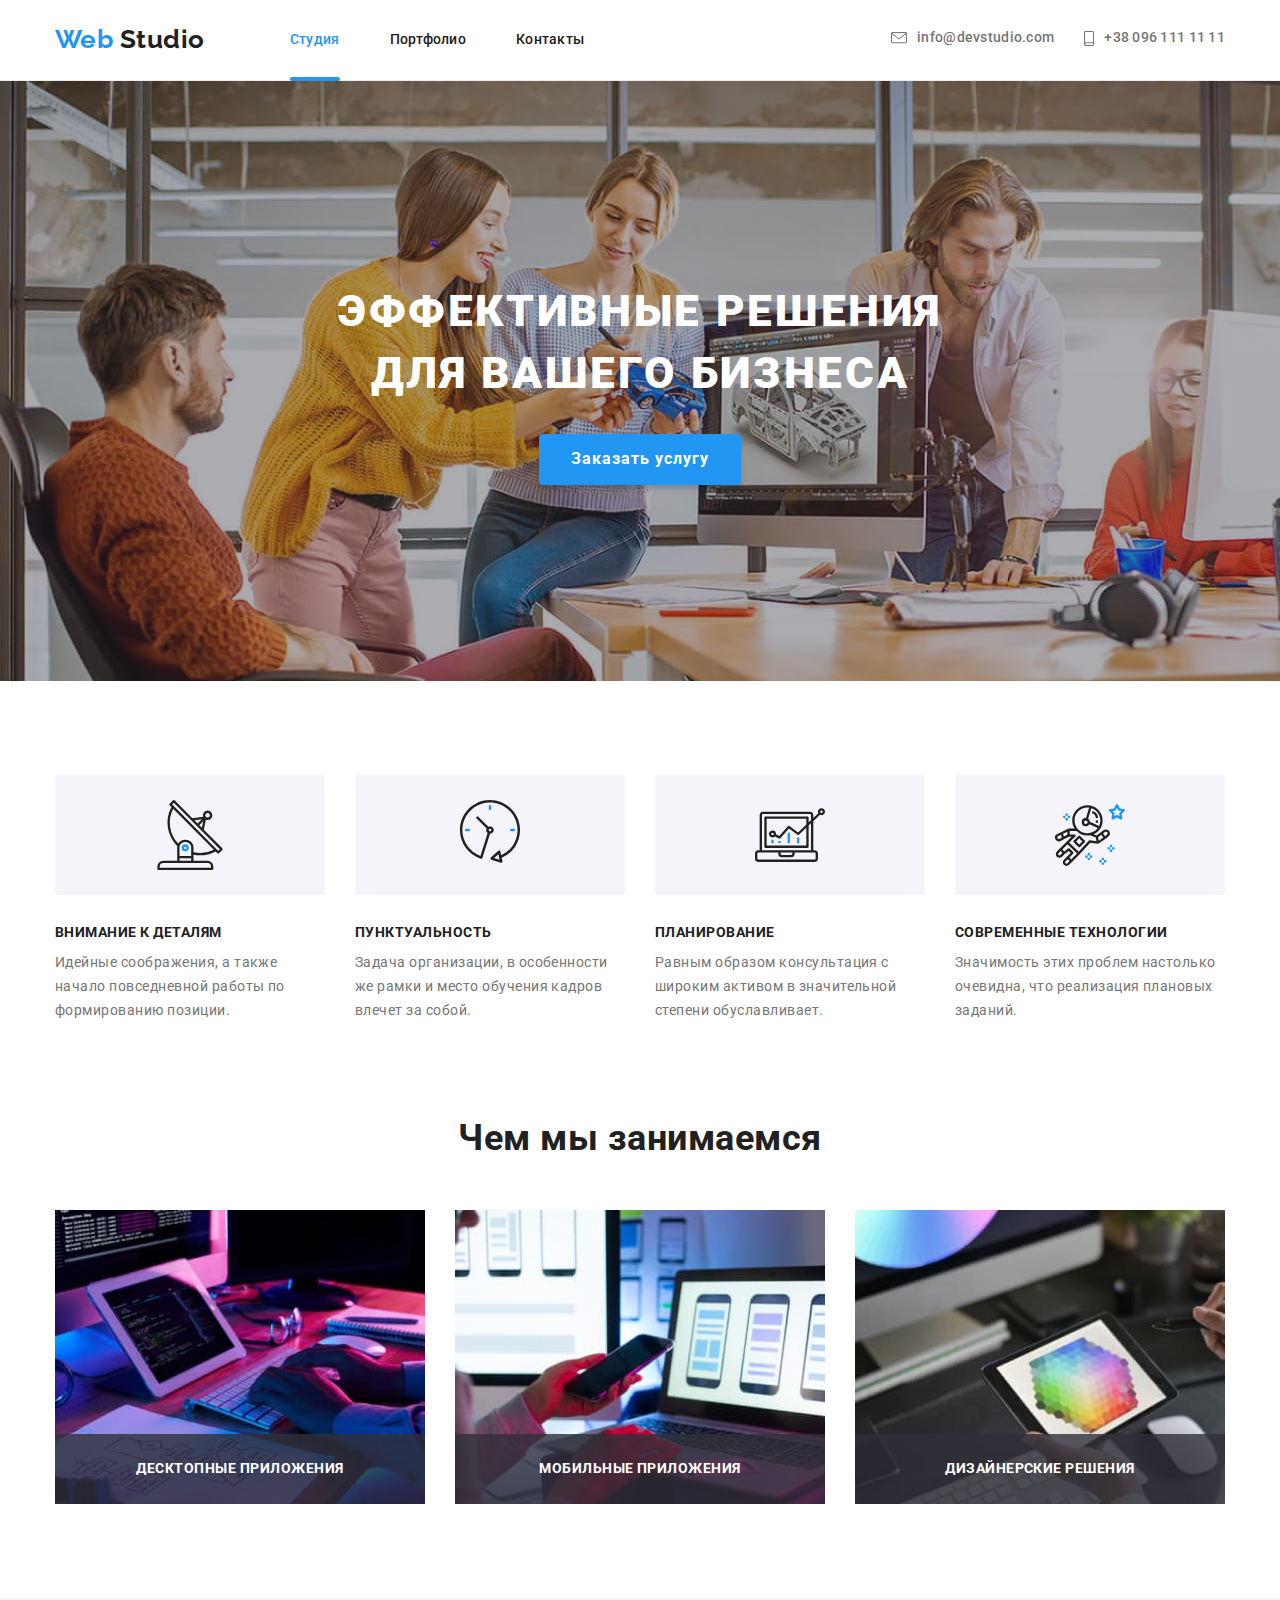
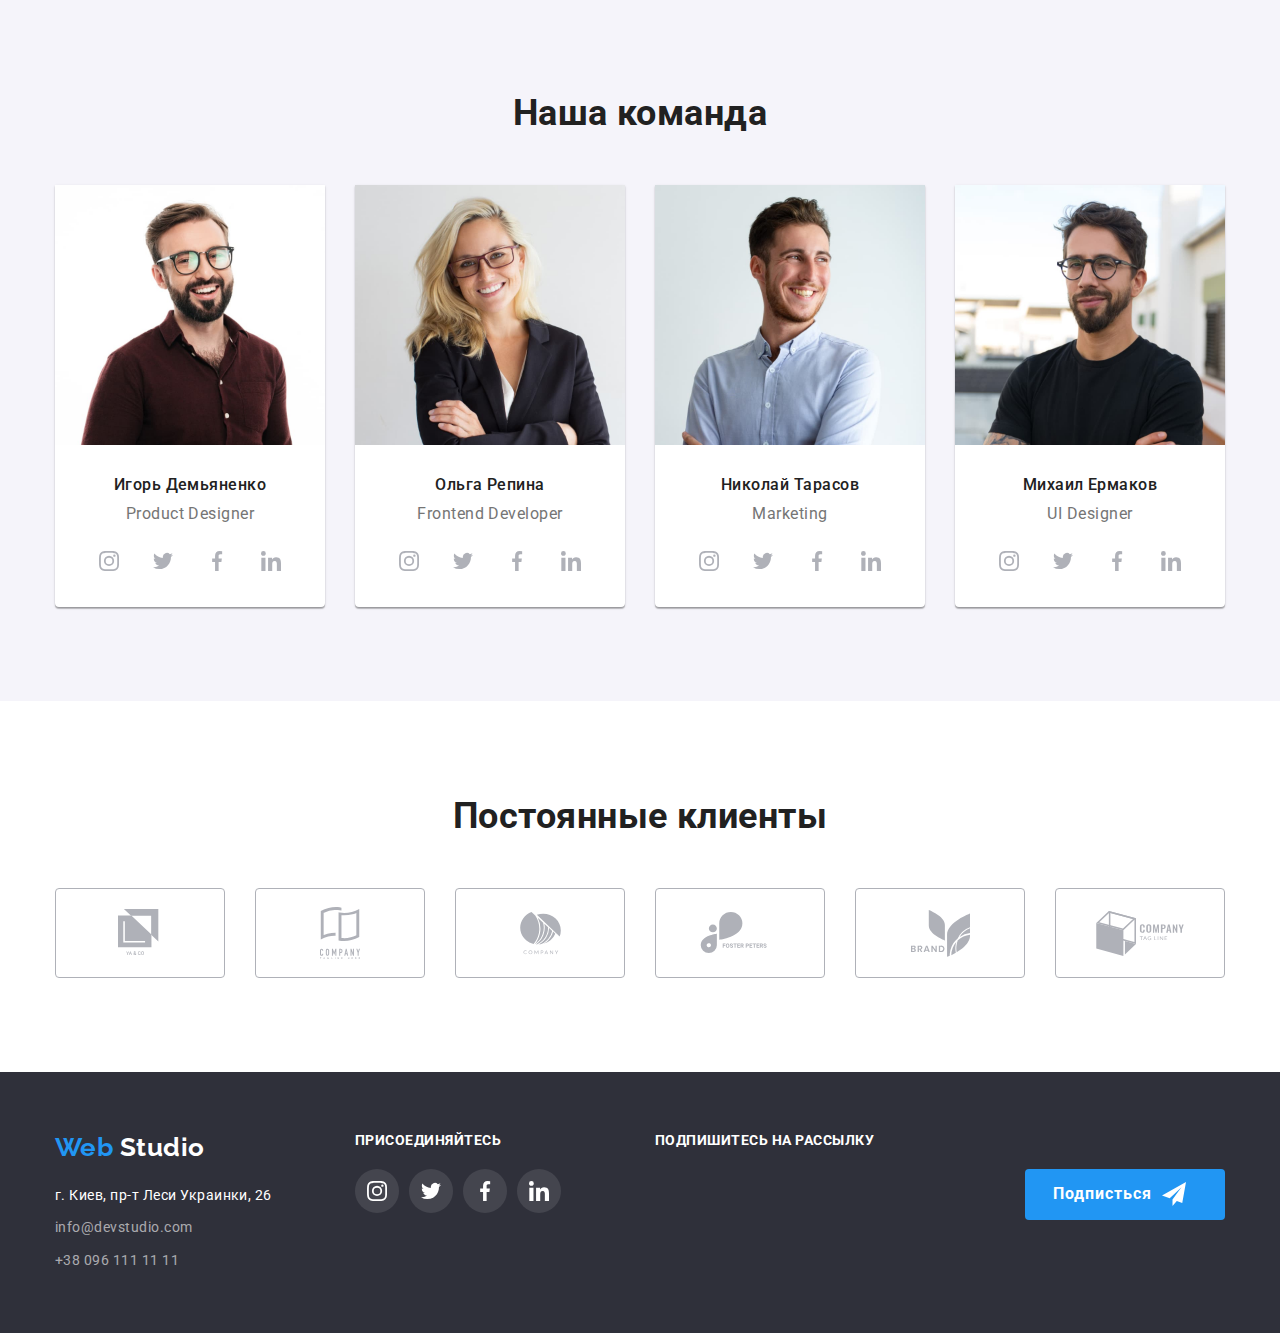
==== index.html @ d752f26d "cloning files from hw 05" ====
<!DOCTYPE html>
<html lang="ru">
  <head>
    <meta charset="UTF-8" />
    <meta name="viewport" content="width=device-width, initial-scale=1.0" />
    <title>Document</title>
    <link
      href="https://fonts.googleapis.com/css2?family=Raleway:wght@700&family=Roboto:wght@400;500;700;900&display=swap"
      rel="stylesheet"
    />
    <link
      rel="stylesheet"
      href="https://cdnjs.cloudflare.com/ajax/libs/modern-normalize/0.7.0/modern-normalize.min.css"
    />
    <link rel="stylesheet" href="./css/styles.css" />
  </head>
  <body class="page">
    <!--Шапка сайт-->
    <header class="header">
      <div class="container">
        <div class="flex-container">
          <nav class="flexbox-nav">
            <a href="./index.html" class="logo head">
              <span class="logo-blue">Web</span>
              <span class="logo-black">Studio</span>
            </a>
            <ul class="site-nav list">
              <li class="item">
                <a href="" class="link current">Студия</a>
              </li>
              <li class="item">
                <a href="./portfolio.html" class="link">Портфолио</a>
              </li>
              <li class="item">
                <a href="" class="link">Контакты</a>
              </li>
            </ul>
          </nav>
          <ul class="contact-nav list">
            <li class="item img-envelope">
              <a href="mailto:info@devstudio.com" class="link envelope">
                <svg class="icon-envelope" width="16" height="12">
                  <use xlink:href="./img-main/sprite.svg#envelope"></use>
                </svg>
                info@devstudio.com</a
              >
            </li>
            <li class="item img-phone">
              <a href="tel:+380961111111" class="link phone">
                <svg class="icon-phone" width="10" height="15">
                  <use xlink:href="./img-main/sprite.svg#smartphone"></use>
                </svg>
                +38 096 111 11 11</a
              >
            </li>
          </ul>
        </div>
      </div>
    </header>
    <main>
      <!--Герой-->
      <section class="hero">
        <div>
          <h1 class="hero-title">
            Эффективные решения <br />
            для вашего бизнеса
          </h1>
          <button class="button" data-modal-open>
            Заказать услугу
          </button>
          <!-- <a href="" ></a> -->
        </div>
      </section>
      <!--Наши фишки-->
      <section class="section fishki">
        <div class="container">
          <h2 class="section-title visually-hidden">Наши фишки</h2>
          <ul class="list-benefits list">
            <li class="item fishki">
              <div class="item-container">
                <svg class="item-icon">
                  <use xlink:href="./img-main/sprite.svg#antenna"></use>
                </svg>
              </div>

              <h3 class="benefits-title">Внимание к деталям</h3>
              <p class="benefits-text">
                Идейные соображения, а также начало повседневной работы по
                формированию позиции.
              </p>
            </li>
            <li class="item fishki">
              <div class="item-container">
                <svg class="item-icon">
                  <use xlink:href="./img-main/sprite.svg#clock"></use>
                </svg>
              </div>
              <h3 class="benefits-title">Пунктуальность</h3>
              <p class="benefits-text">
                Задача организации, в особенности же рамки и место обучения
                кадров влечет за собой.
              </p>
            </li>
            <li class="item fishki">
              <div class="item-container">
                <svg class="item-icon">
                  <use xlink:href="./img-main/sprite.svg#diagram"></use>
                </svg>
              </div>
              <h3 class="benefits-title">Планирование</h3>
              <p class="benefits-text">
                Равным образом консультация с широким активом в значительной
                степени обуславливает.
              </p>
            </li>
            <li class="item fishki">
              <div class="item-container">
                <svg class="item-icon">
                  <use xlink:href="./img-main/sprite.svg#astronaut"></use>
                </svg>
              </div>
              <h3 class="benefits-title">Современные технологии</h3>
              <p class="benefits-text">
                Значимость этих проблем настолько очевидна, что реализация
                плановых заданий.
              </p>
            </li>
          </ul>
        </div>
      </section>
      <!--Чем мы занимаемся-->
      <section class="section">
        <div class="container">
          <h2 class="section-title">Чем мы занимаемся</h2>
          <ul class="job-title list flex">
            <li class="job-item flex">
              <div class="container-position">
                <a href="">
                  <img src="./img-main/loptop.jpg" alt="компьтер" width="370" />
                </a>
                <div class="job-item-title">
                  <h3>Десктопные приложения</h3>
                </div>
              </div>
            </li>
            <li class="job-item flex">
              <div class="container-position">
                <a href="">
                  <img
                    src="./img-main/mobile.jpg"
                    alt="мобильный"
                    width="370"
                  />
                </a>
                <div class="job-item-title">
                  <h3>Мобильные приложения</h3>
                </div>
              </div>
            </li>
            <li class="job-item flex">
              <div class="container-position">
                <a href="">
                  <img src="./img-main/tablet.jpg" alt="монитор" width="370" />
                </a>
                <div class="job-item-title">
                  <h3>Дизайнерские решения</h3>
                </div>
              </div>
            </li>
          </ul>
        </div>
      </section>
      <!--Наша команда-->
      <section class="section bg">
        <div class="container">
          <h2 class="section-title">Наша команда</h2>
          <ul class="our-team list flex">
            <li class="item flex team">
              <img src="./img-main/Igor.jpg" alt="Igor" width="270" />
              <div class="team-container">
                <h3>Игорь Демьяненко</h3>
                <p lang="eu" class="team-text">Product Designer</p>
                <ul class="social list team">
                  <li class="social-item">
                    <a href="" aria-label="Instagram" class="social-link-team">
                      <svg class="team-item-icon">
                        <use xlink:href="./img-main/sprite.svg#instagram"></use>
                      </svg>
                    </a>
                  </li>
                  <li class="social-item">
                    <a href="" aria-label="Twitter" class="social-link-team">
                      <svg class="team-item-icon">
                        <use xlink:href="./img-main/sprite.svg#twitter"></use>
                      </svg>
                    </a>
                  </li>
                  <li class="social-item">
                    <a href="" aria-label="Facebook" class="social-link-team">
                      <svg class="team-item-icon">
                        <use xlink:href="./img-main/sprite.svg#facebook"></use>
                      </svg>
                    </a>
                  </li>
                  <li class="social-item">
                    <a href="" aria-label="Linkedin" class="social-link-team">
                      <svg class="team-item-icon">
                        <use xlink:href="./img-main/sprite.svg#linkedin"></use>
                      </svg>
                    </a>
                  </li>
                </ul>
              </div>
            </li>

            <li class="item flex team">
              <img src="./img-main/Olga.jpg" alt="olga width="270" />
              <div class="team-container">
                <h3>Ольга Репина</h3>
                <p lang="eu" class="team-text">Frontend Developer</p>
                <ul class="social list team">
                  <li class="social-item">
                    <a href="" aria-label="Instagram" class="social-link-team">
                      <svg class="team-item-icon">
                        <use xlink:href="./img-main/sprite.svg#instagram"></use>
                      </svg>
                    </a>
                  </li>
                  <li class="social-item">
                    <a href="" aria-label="Twitter" class="social-link-team">
                      <svg class="team-item-icon">
                        <use xlink:href="./img-main/sprite.svg#twitter"></use>
                      </svg>
                    </a>
                  </li>
                  <li class="social-item">
                    <a href="" aria-label="Facebook" class="social-link-team">
                      <svg class="team-item-icon">
                        <use xlink:href="./img-main/sprite.svg#facebook"></use>
                      </svg>
                    </a>
                  </li>
                  <li class="social-item">
                    <a href="" aria-label="Linkedin" class="social-link-team">
                      <svg class="team-item-icon">
                        <use xlink:href="./img-main/sprite.svg#linkedin"></use>
                      </svg>
                    </a>
                  </li>
                </ul>
              </div>
            </li>
            <li class="item flex team">
              <img src="./img-main/Nikolya.jpg" alt="фото" width="270" />
              <div class="team-container">
                <h3>Николай Тарасов</h3>
                <p lang="eu" class="team-text">Marketing</p>
                <ul class="social list team">
                  <li class="social-item">
                    <a href="" aria-label="Instagram" class="social-link-team">
                      <svg class="team-item-icon">
                        <use xlink:href="./img-main/sprite.svg#instagram"></use>
                      </svg>
                    </a>
                  </li>
                  <li class="social-item">
                    <a href="" aria-label="Twitter" class="social-link-team">
                      <svg class="team-item-icon">
                        <use xlink:href="./img-main/sprite.svg#twitter"></use>
                      </svg>
                    </a>
                  </li>
                  <li class="social-item">
                    <a href="" aria-label="Facebook" class="social-link-team">
                      <svg class="team-item-icon">
                        <use xlink:href="./img-main/sprite.svg#facebook"></use>
                      </svg>
                    </a>
                  </li>
                  <li class="social-item">
                    <a href="" aria-label="Linkedin" class="social-link-team">
                      <svg class="team-item-icon">
                        <use xlink:href="./img-main/sprite.svg#linkedin"></use>
                      </svg>
                    </a>
                  </li>
                </ul>
              </div>
            </li>
            <li class="item flex team">
              <img src="./img-main/Mike.jpg" alt="фото" width="270" />
              <div class="team-container">
                <h3>Михаил Ермаков</h3>
                <p lang="eu" class="team-text">UI Designer</p>
                <ul class="social list team">
                  <li class="social-item">
                    <a href="" aria-label="Instagram" class="social-link-team">
                      <svg class="team-item-icon">
                        <use xlink:href="./img-main/sprite.svg#instagram"></use>
                      </svg>
                    </a>
                  </li>
                  <li class="social-item">
                    <a href="" aria-label="Twitter" class="social-link-team">
                      <svg class="team-item-icon">
                        <use xlink:href="./img-main/sprite.svg#twitter"></use>
                      </svg>
                    </a>
                  </li>
                  <li class="social-item">
                    <a href="" aria-label="Facebook" class="social-link-team">
                      <svg class="team-item-icon">
                        <use xlink:href="./img-main/sprite.svg#facebook"></use>
                      </svg>
                    </a>
                  </li>
                  <li class="social-item">
                    <a href="" aria-label="Linkedin" class="social-link-team">
                      <svg class="team-item-icon">
                        <use xlink:href="./img-main/sprite.svg#linkedin"></use>
                      </svg>
                    </a>
                  </li>
                </ul>
              </div>
            </li>
          </ul>
        </div>
      </section>
      <!--Постоянные клиенты-->
      <section class="section">
        <div class="container">
          <h2 class="section-title">Постоянные клиенты</h2>
          <ul class="clients list flexbox">
            <li class="clients-item">
              <a href="" class="clients-link">
                <svg class="clients-icon" width="44.27" height="49.23">
                  <use xlink:href="./img-main/sprite.svg#logo1"></use>
                </svg>
              </a>
            </li>
            <li class="clients-item">
              <a href="" class="clients-link">
                <svg class="clients-icon" width="40" height="52">
                  <use xlink:href="./img-main/sprite.svg#logo2"></use>
                </svg>
              </a>
            </li>
            <li class="clients-item">
              <a href="" class="clients-link">
                <svg class="clients-icon" width="41" height="42.6">
                  <use xlink:href="./img-main/sprite.svg#logo3"></use>
                </svg>
              </a>
            </li>
            <li class="clients-item">
              <a href="" class="clients-link">
                <svg class="clients-icon" width="79.66" height="42.02">
                  <use xlink:href="./img-main/sprite.svg#logo4"></use>
                </svg>
              </a>
            </li>
            <li class="clients-item">
              <a href="" class="clients-link">
                <svg class="clients-icon" width="59" height="47">
                  <use xlink:href="./img-main/sprite.svg#logo5"></use>
                </svg>
              </a>
            </li>
            <li class="clients-item">
              <a href="" class="clients-link">
                <svg class="clients-icon" width="88.48" height="45.44">
                  <use xlink:href="./img-main/sprite.svg#logo6"></use>
                </svg>
              </a>
            </li>
          </ul>
        </div>
      </section>
    </main>
    <!--Футер-->
    <footer class="foot-style">
      <div class="container footer-flex">
        <div class="adress foot-item">
          <a href="./index.html" class="logo footer">
            <span class="logo-blue">Web</span>
            <span class="logo-white">Studio</span>
          </a>
          <address>
            <ul class="list contacts">
              <li class="adr">г. Киев, пр-т Леси Украинки, 26</li>
              <li>
                <a href="mailto:info@devstudio.com" class="link"
                  >info@devstudio.com</a
                >
              </li>
              <li>
                <a href="tel:+380961111111" class="link">+38 096 111 11 11</a>
              </li>
            </ul>
          </address>
        </div>

        <div class="foot-item social">
          <b>присоединяйтесь</b>
          <ul class="social list">
            <li class="social-item">
              <a href="" class="foot-soc" aria-label="Instagram">
                <svg class="footer-item-icon">
                  <use xlink:href="./img-main/sprite.svg#instagram"></use>
                </svg>
              </a>
            </li>
            <li class="social-item">
              <a href="" class="foot-soc" aria-label="Twitter">
                <svg class="footer-item-icon">
                  <use xlink:href="./img-main/sprite.svg#twitter"></use>
                </svg>
              </a>
            </li>
            <li class="social-item">
              <a href="" class="foot-soc" aria-label="Facebook">
                <svg class="footer-item-icon">
                  <use xlink:href="./img-main/sprite.svg#facebook"></use>
                </svg>
              </a>
            </li>
            <li class="social-item">
              <a href="" class="foot-soc" aria-label="Linkedin">
                <svg class="footer-item-icon">
                  <use xlink:href="./img-main/sprite.svg#linkedin"></use>
                </svg>
              </a>
            </li>
          </ul>
        </div>
        <div class="foot-item subscribe">
          <b>Подпишитесь на рассылку</b>
          <a href="" class="button sign">
            Подписться
            <svg class="item-sign">
              <use xlink:href="./img-main/sprite.svg#plane"></use>
            </svg>
          </a>
        </div>
      </div>
    </footer>
    <div class="backdrop is-hidden" data-modal>
      <div class="modal">
        <button class="close-b" data-modal-close>
          <svg class="svg-close" width="30px" height="30px">
            <use xlink:href="./img-main/sprite.svg#close_modal"></use>
          </svg>
        </button>
      </div>

      <script src="./modal.js"></script>
    </div>
  </body>
</html>
---- css/styles.css ----
/* основной цвет #212121 */
/* вторичный цвет #757575 */
/* акцент  #2196F3 */
/* вторичный цвет фона #F5F4FA */
/* цвет фона подвала #2F303A */

html {
  box-sizing: border-box;
}

*,
*::before,
*::after {
  box-sizing: inherit;
}

/* Utilita */

.visually-hidden {
  position: absolute !important;
  clip: rect(1px 1px 1px 1px);
  /* IE6, IE7 */
  clip: rect(1px, 1px, 1px, 1px);
  padding: 0 !important;
  border: 0 !important;
  height: 1px !important;
  width: 1px !important;
  overflow: hidden;
}
.list {
  list-style: none;
  margin: 0px;
  padding: 0px;
}

/* Остальной код */
:root {
  --main-text-color: #212121;
  --secondary-text-color: #757575;
  --acent-color: #2196f3;
  --main-bg-color: #ffffff;
}

.page {
  background-color: var(--main-bg-color);
  color: var(--main-text-color);
  font-family: Roboto, sans-serif;
  letter-spacing: 0.03em;
}

/* Header container */
.container {
  margin-left: auto;
  margin-right: auto;
  width: 1200px;
  padding-left: 15px;
  padding-right: 15px;
}

/* Logo */

.header {
  border-bottom: 1px solid #ececec;
}

.logo.head {
  font-family: Raleway, sans-serif;
  font-weight: bold;
  font-size: 26px;
  line-height: 1.2;
  display: inline-block;
  padding-top: 24px;
  padding-bottom: 25px;
  margin-right: 85px;
}

.logo-blue {
  color: var(--acent-color);
}
.logo-black {
  color: var(--main-text-color);
}
.logo-white {
  color: var(--main-bg-color);
}
/* navigation */
.flex-container {
  display: flex;
  align-items: center;
  justify-content: flex-end;
}

.flexbox-nav {
  display: flex;
}

.site-nav .link {
  color: var(--main-text-color);
  font-weight: 500;
  font-size: 14px;
  line-height: 1.14;
  letter-spacing: 0.02em;
  transition: color 250ms cubic-bezier(0.4, 0, 0.2, 1);
}
.site-nav .link.current {
  position: relative;
  color: var(--acent-color);
}
.link.current::before {
  content: "";
  position: absolute;
  left: 0px;
  bottom: -1.5px;
  width: 100%;
  height: 4px;
  background-color: var(--acent-color);
  border-radius: 2px;
}

.site-nav.list {
  display: flex;
}
.site-nav .item + .item {
  margin-left: 50px;
}
.site-nav .link {
  display: block;

  padding-top: 32px;
  padding-bottom: 32px;
}

.contact-nav .link {
  display: inline-block;

  color: var(--secondary-text-color);
  font-weight: 500;
  font-size: 14px;
  line-height: 1.14;
  letter-spacing: 0.02em;
}

.contact-nav.list {
  display: flex;
  margin-left: auto;
}
.contact-nav .item + .item {
  margin-left: 30px;
}

.header .link:hover,
.header .link:focus {
  color: var(--acent-color);
}

.img-envelope > .envelope {
  display: inline-flex;
  align-items: center;
  transition: color 250ms cubic-bezier(0.4, 0, 0.2, 1);
}

.img-phone > .phone {
  display: inline-flex;
  align-items: center;
  transition: color 250ms cubic-bezier(0.4, 0, 0.2, 1);
}

.icon-envelope {
  margin-right: 10px;
  fill: currentColor;
}
.icon-phone {
  margin-right: 10px;
  fill: currentColor;
}

/* .icon-envelope:hover {
  fill: var(--acent-color);
}

.icon-phone:hover {
  fill: var(--acent-color);
} */

/* .img-envelope {
  display: flex;
  align-items: center;
} */
/* .img-phone {
  display: flex;
  align-items: center;
} */

/* .img-envelope::before {
  display: inline-block;
  content: "";
  height: 11.2px;
  width: 16px;
  background-image: url(../img-main/envelope.svg);
  background-repeat: no-repeat;
  margin-right: 10px;
} */

/* .img-phone::before {
  display: inline-block;
  content: "";
  height: 14.94px;
  width: 10px;
  background-image: url(../img-main/telephone.svg);
  background-repeat: no-repeat;
  margin-right: 10px;
} */

/* Hero */
.hero {
  background-color: gray;
  background-image: linear-gradient(
      rgba(47, 48, 58, 0.4),
      rgba(47, 48, 58, 0.4)
    ),
    url(../img-main/Hero-compressed.jpg);

  height: 600px;
  max-width: 1600px;
  background-size: cover;
  background-repeat: no-repeat;

  text-align: center;
  margin-left: auto;
  margin-right: auto;
}

.hero-title {
  font-weight: 900;
  font-size: 44px;
  line-height: 1.4;
  color: #ffffff;

  letter-spacing: 0.06em;
  text-transform: uppercase;
  margin-top: 0px;
  margin-bottom: 30px;
  padding-top: 200px;
}

/* Button */
.hero .button {
  display: inline-flex;

  border-radius: 4px;
  padding: 10px 32px;
  background-color: var(--acent-color);
  color: #ffffff;
  font-weight: bold;
  font-size: 16px;
  line-height: 1.9;
  letter-spacing: 0.06em;
  box-shadow: 0px 4px 4px rgba(0, 0, 0, 0.15);
  cursor: pointer;
  align-items: center;

  border: none;
  outline: none;
  transition: color 250ms cubic-bezier(0.4, 0, 0.2, 1);
}

.hero .button:hover {
  color: black;
}

.foot-style .button {
  display: flex;
  width: 200px;
  margin-left: auto;

  border-radius: 4px;
  padding: 10px 28px;
  background-color: var(--acent-color);
  color: #ffffff;
  font-weight: bold;
  font-size: 16px;
  line-height: 1.9;
  letter-spacing: 0.06em;

  align-items: center;
}

/* Section */
.section {
  padding-top: 94px;
  padding-bottom: 94px;
}
.section.fishki {
  padding-bottom: 0px;
}

.section-title {
  color: var(--main-text-color);

  font-weight: 700;
  font-size: 36px;
  line-height: 1.2;
  text-align: center;
  margin-top: 0px;
  margin-bottom: 50px;
}
/* Наши фишки */
.list-benefits {
  display: flex;
  margin: -15px;
}
.item.fishki {
  width: calc((100% - 90px) / 4);
  margin: 15px;
}

.item-container {
  padding: 25px 100px;
  height: 120px;
  background-color: #f5f4fa;
  border-radius: 4px;
  margin-bottom: 30px;
}
.item-icon {
  width: 70px;
  height: 70px;
}

/* .item.fishki::before {
  display: inline-block;
  content: "";
  width: 270px;
  height: 120px;
  background-color: #f5f4fa;

  background-position: center;
  background-repeat: no-repeat;
  border-radius: 4px;
  margin-bottom: 30px;
}

.item.fishki:nth-child(1)::before {
  background-image: url(../img-main/antenna1.svg);
}
.item.fishki:nth-child(2)::before {
  background-image: url(../img-main/clock1.svg);
}
.item.fishki:nth-child(3)::before {
  background-image: url(../img-main/diagram1.svg);
}
.item.fishki:nth-child(4)::before {
  background-size: 70px 70px;
  background-image: url(../img-main/astronaut1.svg);
} */

.benefits-title {
  font-weight: 700;
  font-size: 14px;
  line-height: 1.14;
  text-transform: uppercase;
  margin-top: 0px;
  margin-bottom: 10px;
}
.benefits-text {
  color: var(--secondary-text-color);

  font-weight: 400;
  font-size: 14px;
  line-height: 1.7;
  margin: 0px;
}

/* Чем мы занимаемся */

.job-title h3 {
  font-weight: 700;
  font-size: 14px;
  line-height: 1.14;
  text-align: center;
  text-transform: uppercase;
}
.job-title h3 {
  margin: 0px;
  color: #ffffff;
  padding-top: 27px;
  padding-bottom: 27px;
}
.job-title.flex {
  display: flex;
}
.job-item.flex {
  width: calc((100% - 60px) / 3);
  margin-right: 30px;
  background-color: #f5f4fa;
}
.container-position {
  position: relative;
}

.job-item-title {
  position: absolute;
  bottom: 0;

  width: 370px;
  height: 70px;

  background: rgba(47, 48, 58, 0.8);
}
.job-item.flex:last-child {
  margin-right: 0px;
}
.job-item > a {
  display: block;
}
.job-item img {
  display: block;
  max-width: 100%;
  height: auto;
}
/* Наша команда */
.section.bg {
  background-color: #f5f4fa;
}

.team-container {
  padding-top: 30px;
  padding-bottom: 24px;
}

.our-team.flex {
  display: flex;
  margin: -15px;
}

.item.flex {
  width: calc((100% - 90px) / 4);

  margin: 15px;
}
.our-team > .item.flex {
  background-color: #ffffff;
  box-shadow: 0px 2px 1px rgba(0, 0, 0, 0.2), 0px 1px 1px rgba(0, 0, 0, 0.14),
    0px 1px 3px rgba(0, 0, 0, 0.12);
  border-radius: 0px 0px 4px 4px;
}

.item.flex > img {
  display: block;
  max-width: 100%;
  height: auto;
}

.our-team h3 {
  font-weight: 500;
  font-size: 16px;
  line-height: 1.2;
  text-align: center;
  margin-top: 0px;
  margin-bottom: 10px;
}
.team-text {
  color: var(--secondary-text-color);
  font-weight: 400;
  font-size: 16px;
  line-height: 1.2;
  text-align: center;
  margin-top: 0px;
  margin-bottom: 16px;
}

/* .social-link.list a:hover,
.social-link.list a:focus {
  color: var(--acent-color);
} */

.social.list.team {
  display: flex;
  width: 206px;
  margin-left: auto;
  margin-right: auto;
}

.social.list .social-item + .social-item {
  margin-left: 10px;
}

.social-link-team {
  display: flex;
  justify-content: center;
  align-items: center;
  width: 44px;
  height: 44px;
  color: #afb1b8;
  border-radius: 50%;
  transition: color 250ms cubic-bezier(0.4, 0, 0.2, 1),
    background-color 250ms cubic-bezier(0.4, 0, 0.2, 1);
}

.social-link-team:hover {
  background-color: var(--acent-color);
  color: #fff;
}

.team-item-icon {
  width: 20px;
  height: 20px;
  fill: currentColor;
}

/* .list.team > .social-item:nth-child(1) {
  background-image: url(../img-main/instagram-grey.svg);
}
.list.team > .social-item:nth-child(2) {
  background-image: url(../img-main/twitter-grey.svg);
}
.list.team > .social-item:nth-child(3) {
  background-image: url(../img-main/facebook-grey.svg);
}
.list.team > .social-item:nth-child(4) {
  background-image: url(../img-main/linkedin-grey.svg);
} */

/* Постоянные клиенты */
.clients.flexbox {
  display: flex;
  margin: -15px;
}
.clients-item {
  width: calc((100% - 150px) / 6);
  margin: 15px;

  background-repeat: no-repeat;
  background-position: center;
}

.clients-link {
  display: flex;
  height: 90px;
  border: 1px solid #afb1b8;
  border-radius: 4px;
  justify-content: center;
  align-items: center;
  color: #afb1b8;
  transition: border 250ms cubic-bezier(0.4, 0, 0.2, 1),
    color 250ms cubic-bezier(0.4, 0, 0.2, 1);
}

.clients-link:hover {
  border-color: var(--acent-color);
  color: var(--acent-color);
}

.clients-icon {
  fill: currentColor;
}

/* .clients-item:nth-child(1) {
  background-image: url(../img-main/logo1.svg);
}
.clients-item:nth-child(2) {
  background-image: url(../img-main/logo2.svg);
}
.clients-item:nth-child(3) {
  background-image: url(../img-main/logo3.svg);
}
.clients-item:nth-child(4) {
  background-image: url(../img-main/logo4.svg);
}
.clients-item:nth-child(5) {
  background-image: url(../img-main/logo5.svg);
}
.clients-item:nth-child(6) {
  background-image: url(../img-main/logo6.svg);
}

.clients-link:hover,
.clients-link:focus {
  border-color: var(--acent-color);
}

.clients-img {
  display: block;
  margin: 0px auto;
} */

/* a NONE */

a {
  text-decoration: none;
  cursor: pointer;
}

/* Footer */

.logo.footer {
  display: inline-block;
  margin-bottom: 20px;

  font-family: Raleway, sans-serif;
  font-weight: bold;
  font-size: 26px;
  line-height: 1.2;
}

.foot-style {
  background-color: #2f303a;
  color: white;
  padding-top: 60px;
  padding-bottom: 60px;
}

.list.contacts > li:not(:last-child) {
  margin-bottom: 9px;
}
.contacts.link {
  display: inline-block;
}

.list .adr {
  font-style: normal;
  font-weight: 400;
  font-size: 14px;
  line-height: 1.7;
}

.foot-style .link {
  color: rgba(255, 255, 255, 0.6);
  font-style: normal;
  font-weight: 400;
  font-size: 14px;
  line-height: 1.7;
  transition: color 250ms cubic-bezier(0.4, 0, 0.2, 1);
}

div > b {
  display: block;
  font-weight: 700;
  font-size: 14px;
  line-height: 1.2;
  text-transform: uppercase;
  margin-bottom: 20px;
}

.footer-flex {
  display: flex;
}
.adress.foot-item,
.foot-item.social {
  width: calc((50% - 45px) / 2);
}

.foot-item.subscribe {
  width: calc(50% - 15px);
}

.foot-item.social {
  margin-left: 30px;
  margin-right: 30px;
}

.foot-item .social.list {
  display: flex;
  width: 206px;
}

.foot-style .link:hover,
.foot-style .link:focus {
  color: var(--acent-color);
}

.foot-item .foot-soc {
  display: flex;
  justify-content: center;
  align-items: center;

  background-color: rgba(255, 255, 255, 0.1);
  border-radius: 50%;
  width: 44px;
  height: 44px;
  color: #fff;

  transition: background-color 250ms cubic-bezier(0.4, 0, 0.2, 1);
}

.footer-item-icon {
  width: 20px;
  height: 20px;
  fill: currentColor;
}
.foot-item .foot-soc:hover {
  background-color: var(--acent-color);
}

/* .footer-item-icon {
  display: block;
  --color4: rgba(255, 255, 255, 0.1);
  --color3: #fff;
  width: 44px;
  height: 44px;
}
.footer-item-icon:hover {
  --color4: #2196f3;
  --color3: #fff;
} */

.item-sign {
  margin-left: 10px;
  width: 24px;
  height: 24px;
}

/* Styles Portfolio */

.portfolio-section {
  padding-top: 93px;
  padding-bottom: 94px;
}
/* menu */

.menu-container {
  padding-bottom: 16px;
  margin-bottom: 34px;
}

.nav.menu.list {
  display: flex;
  justify-content: center;
}
.nav-item.list:not(:last-child) {
  margin-right: 8px;
}

.nav-titel {
  color: var(--main-text-color);
  background-color: #f5f4fa;
  font-family: inherit;
  font-weight: 500;
  font-size: 16px;
  line-height: 1.6;
  cursor: pointer;
  border-radius: 4px;
  min-width: 73px;
  text-align: center;
  padding: 6px 22px;
  border: none;

  transition: background-color 250ms cubic-bezier(0.4, 0, 0.2, 1),
    color 250ms cubic-bezier(0.4, 0, 0.2, 1);
}

.nav-titel:hover {
  color: var(--main-bg-color);
  background-color: var(--acent-color);
}
/* Портфолио продуктов */

.product-container {
  padding-top: 20px;
  padding-bottom: 20px;
  padding-right: 24px;
  padding-left: 24px;
  border-left: 1px solid #eeeeee;
  border-right: 1px solid #eeeeee;
  border-bottom: 1px solid #eeeeee;
}

.product.list {
  display: flex;
  flex-wrap: wrap;
}

.product a {
  display: inline-block;
}

.product img {
  display: block;
  max-width: 100%;
  height: auto;
}

.flex.list-item {
  width: calc((100% - 60px) / 3);

  margin-right: 30px;
  margin-bottom: 30px;

  /* box-shadow: 0px 1px 1px rgba(0, 0, 0, 0.12), 0px 4px 4px rgba(0, 0, 0, 0.06),
    1px 4px 6px rgba(0, 0, 0, 0.16); */
}

.flex.list-item:nth-child(3n) {
  margin-right: 0px;
}

.list-item:nth-last-child(-n + 3) {
  margin-bottom: 0px;
}

.work-titel {
  color: var(--main-text-color);
  font-weight: 700;
  font-size: 18px;
  line-height: 2;
  letter-spacing: 0.06em;
  margin-top: 0px;
  margin-bottom: 4px;
}
.product p {
  margin: 0px;
}

.product .work-text {
  color: var(--secondary-text-color);
  font-size: 16px;
  line-height: 1.87;
}

/* p > span {
  color: var(--main-text-color);
  font-size: 18px;
  line-height: 1.56;
} */

.product-thumb {
  position: relative;
  overflow: hidden;
}

.overflow {
  position: absolute;
  left: 0px;
  top: 0px;
  width: 100%;
  height: 100%;
  transform: translateY(100%);
  background-color: rgba(33, 150, 243, 0.9);
  opacity: 0;

  transition: transform 250ms cubic-bezier(0.4, 0, 0.2, 1),
    opacity 250ms cubic-bezier(0.4, 0, 0.2, 1);
}

.overflow > p {
  /* position: absolute;
  left: 0px;
  top: 0px;
  width: 100%;
  height: 100%;
  transform: translateY(100%); */

  padding: 63px 24px;

  font-family: Roboto;
  font-style: normal;
  font-weight: normal;
  font-size: 18px;
  line-height: 1.5em;
  color: #ffffff;
}

.link-hover:hover .overflow {
  transform: translateY(0);
  opacity: 1;
}

.flex.list-item:hover {
  box-shadow: 0px 1px 1px rgba(0, 0, 0, 0.12), 0px 4px 4px rgba(0, 0, 0, 0.06),
    1px 4px 6px rgba(0, 0, 0, 0.16);
}
.backdrop {
  position: fixed;
  top: 0px;
  left: 0px;
  width: 100%;
  height: 100%;
  background: rgba(0, 0, 0, 0.2);
  transition: opacity 250ms cubic-bezier(0.4, 0, 0.2, 1);
}

.backdrop.is-hidden {
  opacity: 0;
  pointer-events: none;
}

.backdrop.is-hidden .modal {
  transform: translate(-50%, -50%) scale(0.9);
}

.modal {
  position: absolute;
  top: 50%;
  left: 50%;
  transform: translate(-50%, -50%) scale(1) rotate(360deg);
  transition: transform 250ms cubic-bezier(0.4, 0, 0.2, 1);
  width: 528px;
  height: 581px;

  background: #ffffff;
  box-shadow: 0px 1px 3px rgba(0, 0, 0, 0.12), 0px 1px 1px rgba(0, 0, 0, 0.14),
    0px 2px 1px rgba(0, 0, 0, 0.2);
  border-radius: 4px;
}
.close-b {
  display: block;
  width: 30px;
  height: 30px;
  border: none;
  outline: none;
  margin-top: 8px;
  margin-right: 8px;
  margin-left: auto;
  margin-bottom: auto;
  padding: 0px;
  background-color: #fff;
}
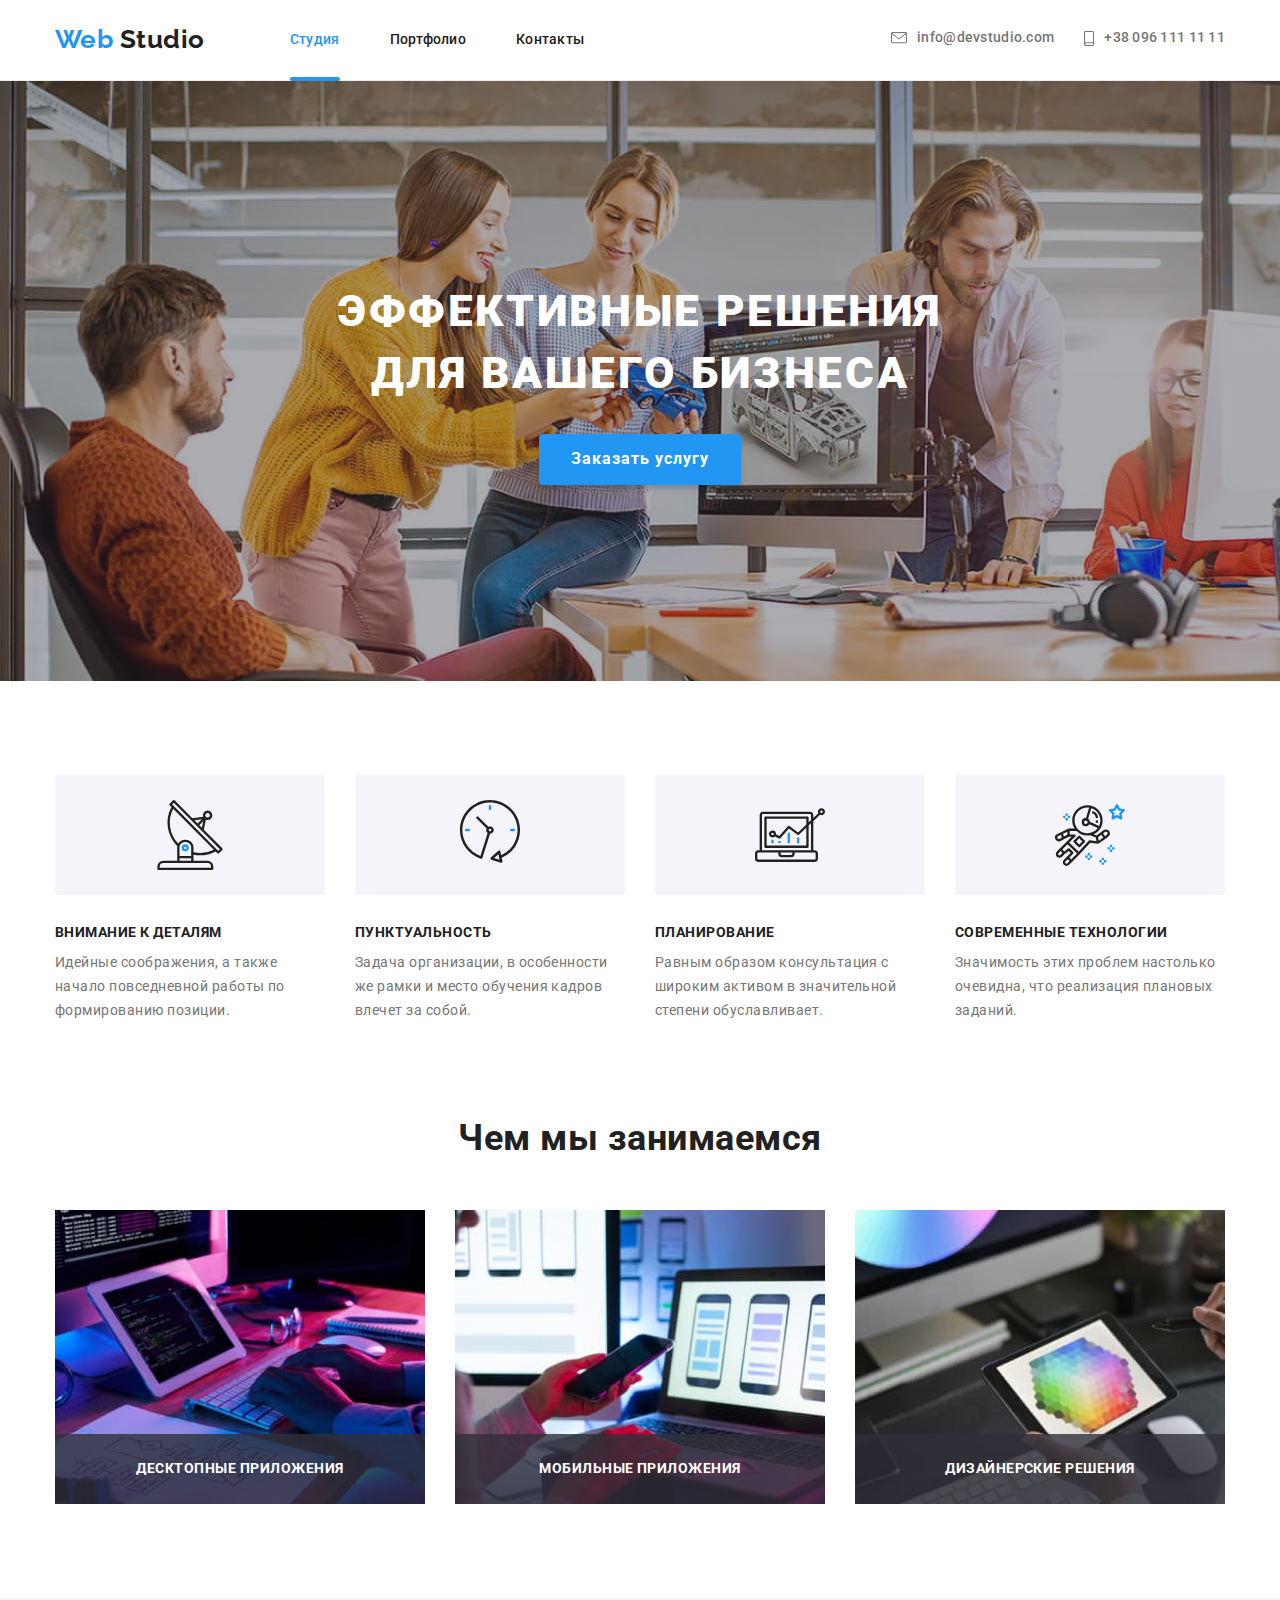
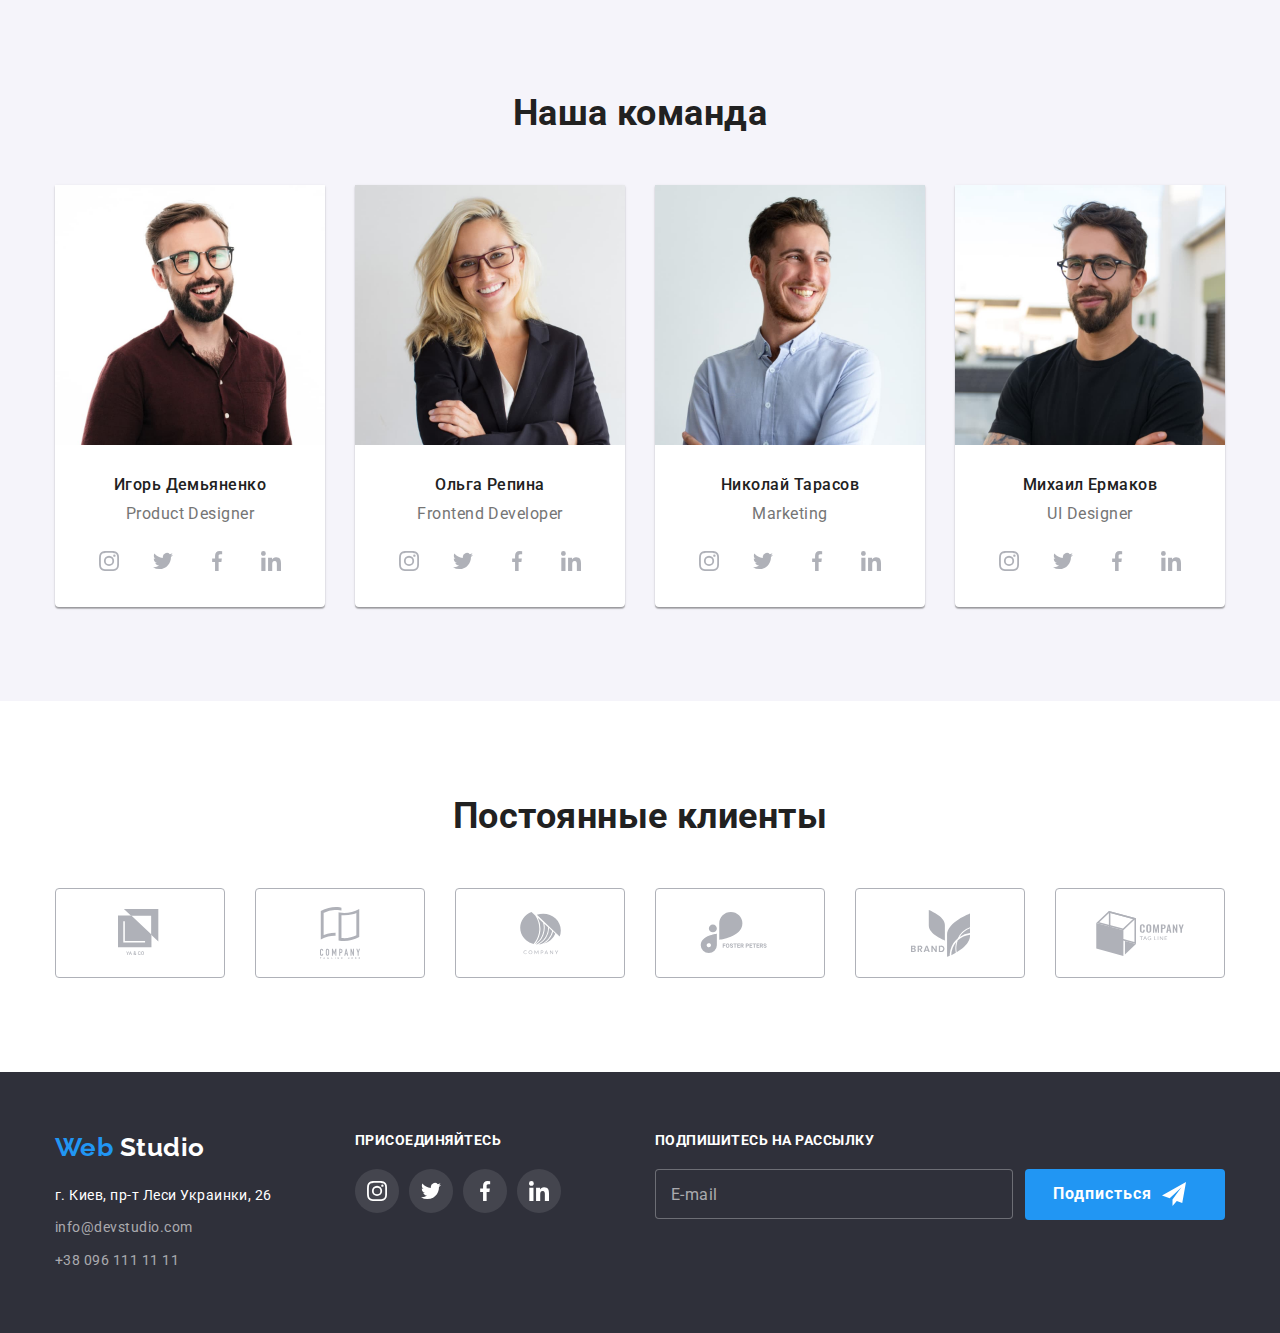
==== commit a1aab266: "creating modal form" ====
--- a/index.html
+++ b/index.html
@@ -436,22 +436,89 @@
         </div>
         <div class="foot-item subscribe">
           <b>Подпишитесь на рассылку</b>
-          <a href="" class="button sign">
-            Подписться
-            <svg class="item-sign">
-              <use xlink:href="./img-main/sprite.svg#plane"></use>
-            </svg>
-          </a>
+          <div class="sign-flex">
+            <form action="" autocomplete="off">
+              <input
+                class="sign-mail"
+                type="email"
+                name="email"
+                placeholder="E-mail"
+              />
+            </form>
+            <a href="" class="button sign">
+              Подписться
+              <svg class="item-sign">
+                <use xlink:href="./img-main/sprite.svg#plane"></use>
+              </svg>
+            </a>
+          </div>
         </div>
       </div>
     </footer>
+    <!-- Modal -->
     <div class="backdrop is-hidden" data-modal>
       <div class="modal">
         <button class="close-b" data-modal-close>
-          <svg class="svg-close" width="30px" height="30px">
-            <use xlink:href="./img-main/sprite.svg#close_modal"></use>
+          <svg class="svg-close" width="18px" height="18px">
+            <use href="./img-main/sprite.svg#icon-close-btn"></use>
           </svg>
         </button>
+        <!-- Modal Form -->
+        <div class="modal-form">
+          <h2>Оставьте свои данные, мы вам перезвоним</h2>
+          <form>
+            <label for="" class="form-label">
+              Имя
+              <div class="form-decor">
+                <input class="form-input" type="text" name="Имя" />
+                <svg class="form-icon" width="18px" height="18px">
+                  <use
+                    href="./img-main/sprite.svg#icon-person-black-form"
+                  ></use>
+                </svg>
+              </div>
+            </label>
+            <label for="" class="form-label">
+              Телефон
+              <div class="form-decor">
+                <input class="form-input" type="tel" name="Телефон" />
+                <svg class="form-icon" width="18px" height="18px">
+                  <use href="./img-main/sprite.svg#icon-phone-black-form"></use>
+                </svg>
+              </div>
+            </label>
+            <label for="" class="form-label">
+              Почта
+              <div class="form-decor">
+                <input class="form-input" type="email" name="Почта" />
+                <svg class="form-icon" width="18px" height="18px">
+                  <use href="./img-main/sprite.svg#icon-email-black-form"></use>
+                </svg>
+              </div>
+            </label>
+            <label for="" class="form-label">
+              Комментарий
+              <textarea
+                class="text-aria"
+                name="Комментарий"
+                id=""
+                cols="30"
+                rows="8"
+                placeholder="Введите текст"
+              ></textarea>
+            </label>
+            <label class="label-checkbox">
+              <input class="check-box" type="checkbox" value="cssdaedwe" />
+              <span class="icon-box"></span>
+              <span class="check-text">
+                Соглашаюсь с рассылкой и принимаю
+                <a href="#">Условия договора</a>
+              </span>
+            </label>
+
+            <button type="submit">Отправить</button>
+          </form>
+        </div>
       </div>
 
       <script src="./modal.js"></script>
--- a/css/styles.css
+++ b/css/styles.css
@@ -258,14 +258,15 @@
   box-shadow: 0px 4px 4px rgba(0, 0, 0, 0.15);
   cursor: pointer;
   align-items: center;
-
   border: none;
   outline: none;
-  transition: color 250ms cubic-bezier(0.4, 0, 0.2, 1);
+  transition: color 250ms cubic-bezier(0.4, 0, 0.2, 1),
+    background-color 250ms cubic-bezier(0.4, 0, 0.2, 1);
 }
 
 .hero .button:hover {
-  color: black;
+  color: var(--acent-color);
+  background-color: #ffffff;
 }
 
 .foot-style .button {
@@ -689,6 +690,37 @@
 }
 .foot-item .foot-soc:hover {
   background-color: var(--acent-color);
+}
+
+.sign-flex {
+  display: flex;
+}
+
+.sign-mail {
+  width: 358px;
+  height: 50px;
+  background-color: #2f303a;
+  border-radius: 4px;
+  border: 1px solid rgba(255, 255, 255, 0.3);
+  padding-left: 15px;
+  padding-right: 15px;
+  color: rgba(255, 255, 255, 0.6);
+  margin-right: 12px;
+  transition: border 250ms cubic-bezier(0.4, 0, 0.2, 1);
+}
+
+.sign-mail:focus {
+  outline: none;
+  border: 1px solid var(--acent-color);
+}
+
+.sign-mail::placeholder {
+  font-family: Roboto;
+  font-size: 400px;
+  font-size: 16px;
+  line-height: 1.25em;
+  letter-spacing: 0.03em;
+  color: rgba(255, 255, 255, 0.6);
 }
 
 /* .footer-item-icon {
@@ -816,12 +848,6 @@
   line-height: 1.87;
 }
 
-/* p > span {
-  color: var(--main-text-color);
-  font-size: 18px;
-  line-height: 1.56;
-} */
-
 .product-thumb {
   position: relative;
   overflow: hidden;
@@ -842,13 +868,6 @@
 }
 
 .overflow > p {
-  /* position: absolute;
-  left: 0px;
-  top: 0px;
-  width: 100%;
-  height: 100%;
-  transform: translateY(100%); */
-
   padding: 63px 24px;
 
   font-family: Roboto;
@@ -868,6 +887,9 @@
   box-shadow: 0px 1px 1px rgba(0, 0, 0, 0.12), 0px 4px 4px rgba(0, 0, 0, 0.06),
     1px 4px 6px rgba(0, 0, 0, 0.16);
 }
+
+/* Modal */
+
 .backdrop {
   position: fixed;
   top: 0px;
@@ -913,4 +935,201 @@
   margin-bottom: auto;
   padding: 0px;
   background-color: #fff;
-}
+  border: 1px solid rgba(0, 0, 0, 0.1);
+  border-radius: 50%;
+}
+.svg-close {
+  vertical-align: middle;
+  transition: fill 250ms cubic-bezier(0.4, 0, 0.2, 1);
+}
+
+.close-b:hover > .svg-close {
+  fill: #2196f3;
+}
+
+/* Modal Form */
+
+.modal-form {
+  width: 448px;
+  margin-left: auto;
+  margin-right: auto;
+}
+
+.modal-form > h2 {
+  font-weight: 700;
+  font-size: 20px;
+  line-height: 1.15em;
+  text-align: center;
+  margin-top: 0px;
+  margin-bottom: 12px;
+}
+
+.form-label {
+  display: block;
+
+  margin-bottom: 15px;
+
+  font-family: Roboto;
+  font-weight: 400;
+  font-size: 12px;
+  line-height: 1.16em;
+  letter-spacing: 0.01em;
+  color: #757575;
+}
+
+.form-decor {
+  position: relative;
+}
+
+.form-input:focus {
+  border: 1px solid var(--acent-color);
+  outline: none;
+}
+
+.form-input:focus + .form-icon {
+  fill: var(--acent-color);
+}
+
+.form-icon {
+  position: absolute;
+  top: 11px;
+  left: 12px;
+}
+
+.form-input {
+  display: block;
+  width: 100%;
+  height: 40px;
+  margin-top: 4px;
+  padding-left: 42px;
+
+  font-family: Roboto;
+  font-weight: 400;
+  font-size: 14px;
+  line-height: 1.14em;
+  letter-spacing: 0.01em;
+
+  border: 1px solid rgba(33, 33, 33, 0.2);
+  border-radius: 4px;
+
+  cursor: pointer;
+}
+.text-aria {
+  display: block;
+  width: 100%;
+  height: 120px;
+  margin-top: 4px;
+  padding: 12px 16px;
+
+  font-family: Roboto;
+  font-weight: 400;
+  font-size: 14px;
+  line-height: 1.14em;
+  letter-spacing: 0.01em;
+
+  resize: none;
+  border: 1px solid rgba(33, 33, 33, 0.2);
+  border-radius: 4px;
+
+  cursor: pointer;
+}
+
+.text-aria:focus {
+  border: 1px solid var(--acent-color);
+  outline: none;
+}
+
+.form-label > textarea {
+  margin-bottom: 20px;
+}
+
+textarea::placeholder {
+  font-family: Roboto;
+  font-weight: 400;
+  font-size: 14px;
+  line-height: 1.14em;
+  letter-spacing: 0.01em;
+
+  color: rgba(117, 117, 117, 0.5);
+}
+
+form button {
+  display: block;
+  margin-right: auto;
+  margin-left: auto;
+  border-radius: 4px;
+  padding: 10px 32px;
+  background-color: var(--acent-color);
+  color: #ffffff;
+  font-weight: bold;
+  font-size: 16px;
+  line-height: 1.9;
+  letter-spacing: 0.06em;
+  box-shadow: 0px 4px 4px rgba(0, 0, 0, 0.15);
+  cursor: pointer;
+  align-items: center;
+  border: none;
+  outline: none;
+  transition: color 250ms cubic-bezier(0.4, 0, 0.2, 1),
+    background-color 250ms cubic-bezier(0.4, 0, 0.2, 1);
+}
+
+form button:hover {
+  color: var(--acent-color);
+  background-color: #ffffff;
+}
+
+.label-checkbox span,
+.label-checkbox a {
+  font-family: Roboto;
+  font-weight: 400;
+  font-size: 14px;
+  line-height: 1.71em;
+  letter-spacing: 0.03em;
+
+  color: #757575;
+}
+
+.label-checkbox a {
+  text-decoration-line: underline;
+  color: #2196f3;
+}
+
+.label-checkbox {
+  display: flex;
+  align-items: center;
+  margin-bottom: 30px;
+}
+
+.icon-box {
+  display: inline-block;
+  margin-right: 8px;
+  width: 16px;
+  height: 15px;
+  border: 1px solid #212121;
+  border-radius: 2px;
+}
+
+.check-box:checked + .icon-box {
+  background-size: contain;
+  background-origin: border-box;
+  border-color: transparent;
+  background-color: var(--acent-color);
+  background-image: url(../img-main/icon-check.svg);
+}
+
+.check-box {
+  position: absolute !important;
+  clip: rect(1px 1px 1px 1px);
+
+  clip: rect(1px, 1px, 1px, 1px);
+  padding: 0 !important;
+  border: 0 !important;
+  height: 1px !important;
+  width: 1px !important;
+  overflow: hidden;
+}
+
+button[type="submit"] {
+  width: 200px;
+}
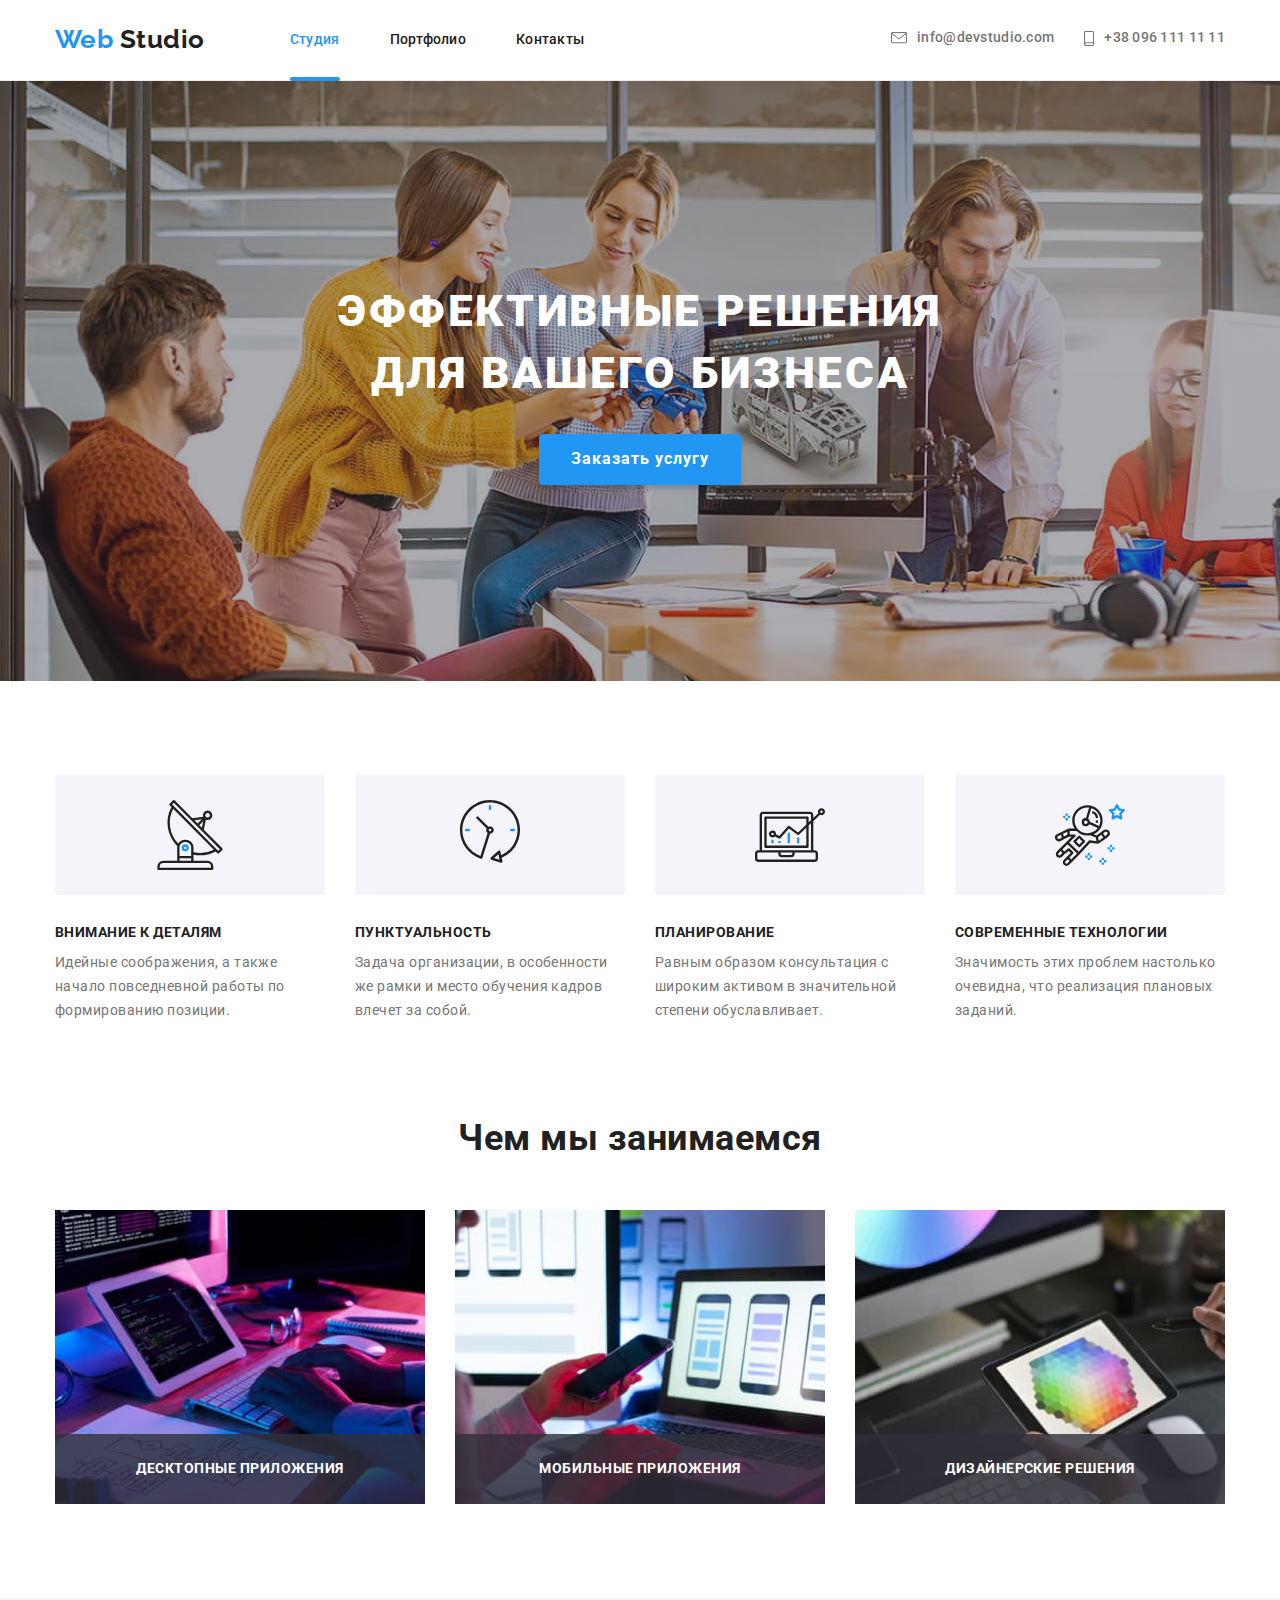
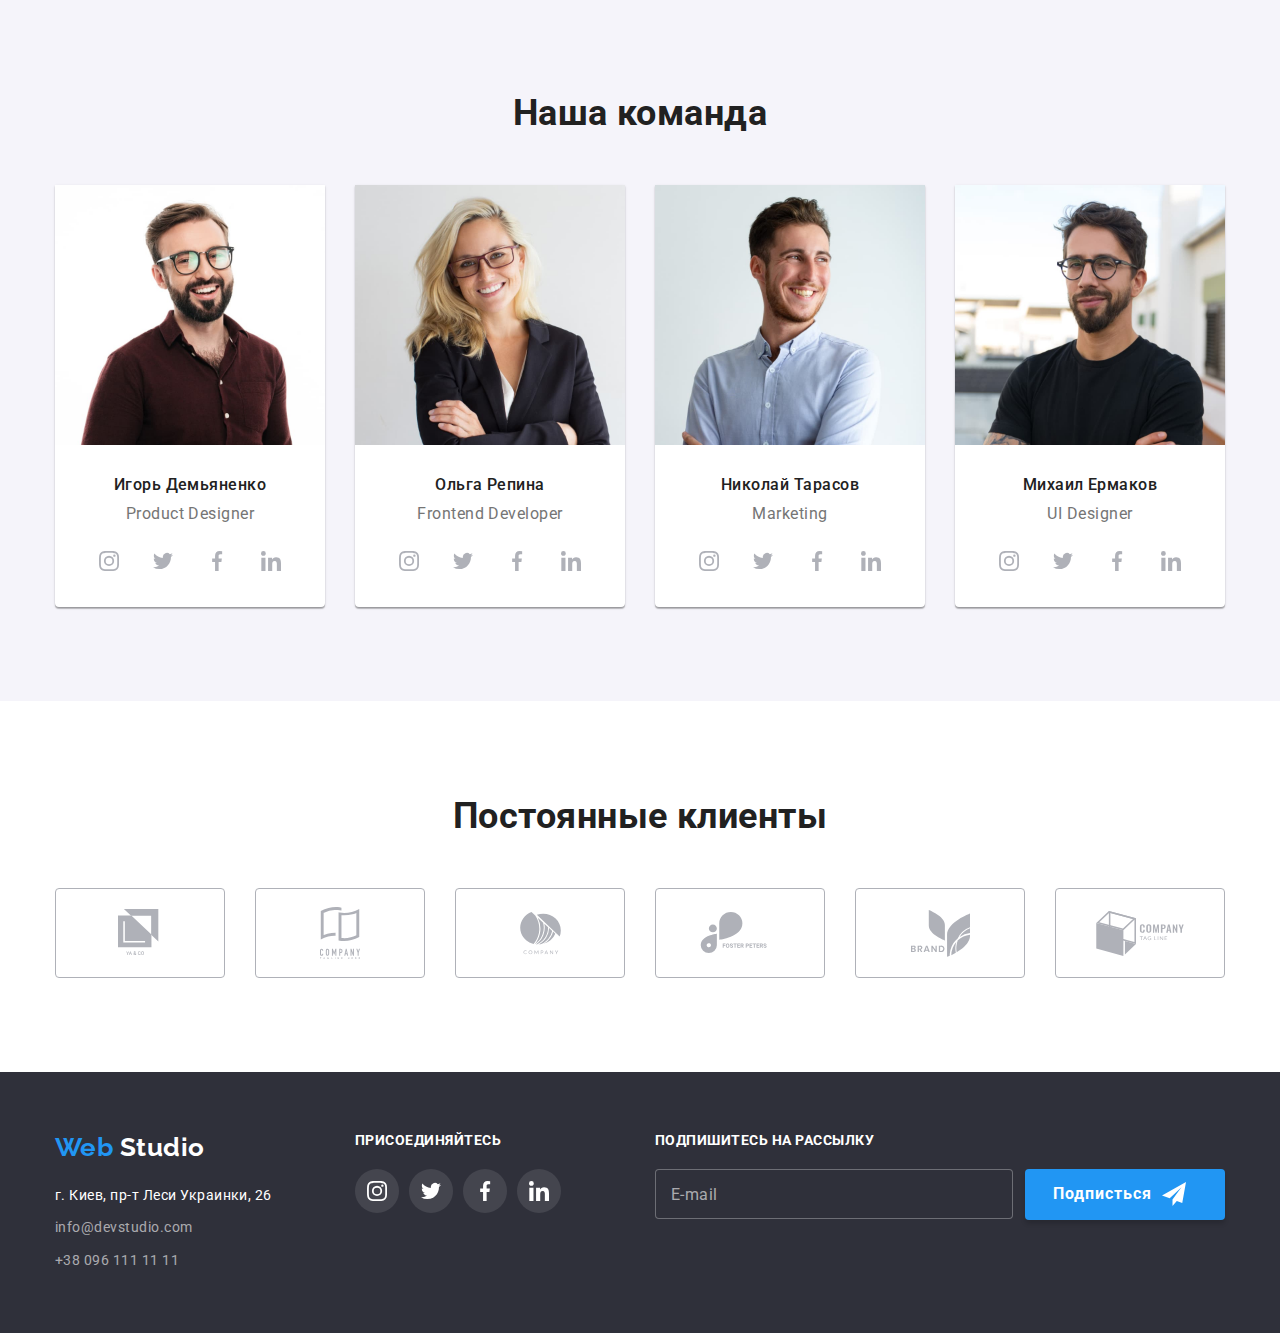
==== commit 07b85a39: "fixing mistaces" ====
--- a/index.html
+++ b/index.html
@@ -436,21 +436,21 @@
         </div>
         <div class="foot-item subscribe">
           <b>Подпишитесь на рассылку</b>
-          <div class="sign-flex">
-            <form action="" autocomplete="off">
+          <div>
+            <form class="sign-flex" autocomplete="off">
               <input
                 class="sign-mail"
                 type="email"
                 name="email"
                 placeholder="E-mail"
               />
+              <button type="submit" class="button sign">
+                Подписться
+                <svg class="item-sign">
+                  <use xlink:href="./img-main/sprite.svg#plane"></use>
+                </svg>
+              </button>
             </form>
-            <a href="" class="button sign">
-              Подписться
-              <svg class="item-sign">
-                <use xlink:href="./img-main/sprite.svg#plane"></use>
-              </svg>
-            </a>
           </div>
         </div>
       </div>
@@ -508,8 +508,12 @@
               ></textarea>
             </label>
             <label class="label-checkbox">
-              <input class="check-box" type="checkbox" value="cssdaedwe" />
-              <span class="icon-box"></span>
+              <input
+                class="check-box"
+                type="checkbox"
+                name="checkbox"
+                value="cssdaedwe"
+              />
               <span class="check-text">
                 Соглашаюсь с рассылкой и принимаю
                 <a href="#">Условия договора</a>
--- a/css/styles.css
+++ b/css/styles.css
@@ -693,7 +693,7 @@
 }
 
 .sign-flex {
-  display: flex;
+  display: inline-flex;
 }
 
 .sign-mail {
@@ -981,21 +981,6 @@
   position: relative;
 }
 
-.form-input:focus {
-  border: 1px solid var(--acent-color);
-  outline: none;
-}
-
-.form-input:focus + .form-icon {
-  fill: var(--acent-color);
-}
-
-.form-icon {
-  position: absolute;
-  top: 11px;
-  left: 12px;
-}
-
 .form-input {
   display: block;
   width: 100%;
@@ -1013,7 +998,26 @@
   border-radius: 4px;
 
   cursor: pointer;
-}
+
+  transition: border 250ms cubic-bezier(0.4, 0, 0.2, 1);
+}
+
+.form-icon {
+  position: absolute;
+  top: 11px;
+  left: 12px;
+  transition: fill 250ms cubic-bezier(0.4, 0, 0.2, 1);
+}
+
+.form-input:focus {
+  border: 1px solid var(--acent-color);
+  outline: none;
+}
+
+.form-input:focus + .form-icon {
+  fill: var(--acent-color);
+}
+
 .text-aria {
   display: block;
   width: 100%;
@@ -1032,6 +1036,7 @@
   border-radius: 4px;
 
   cursor: pointer;
+  transition: border 250ms cubic-bezier(0.4, 0, 0.2, 1);
 }
 
 .text-aria:focus {
@@ -1098,10 +1103,37 @@
 .label-checkbox {
   display: flex;
   align-items: center;
+  justify-content: center;
   margin-bottom: 30px;
 }
 
-.icon-box {
+.check-text {
+  display: inline-flex;
+  align-items: center;
+}
+
+.check-text::before {
+  content: "";
+  display: inline-block;
+  width: 16px;
+  height: 15px;
+  border: 1.5px solid #212121;
+  border-radius: 2px;
+
+  margin-right: 8px;
+  transition: border-color 250ms cubic-bezier(0.4, 0, 0.2, 1),
+    background-color 250ms cubic-bezier(0.4, 0, 0.2, 1);
+}
+
+.check-box:checked + .check-text::before {
+  background-size: contain;
+  background-origin: border-box;
+  border-color: transparent;
+  background-color: var(--acent-color);
+  background-image: url(../img-main/icon-check.svg);
+}
+
+/* .icon-box {
   display: inline-block;
   margin-right: 8px;
   width: 16px;
@@ -1116,7 +1148,7 @@
   border-color: transparent;
   background-color: var(--acent-color);
   background-image: url(../img-main/icon-check.svg);
-}
+} */
 
 .check-box {
   position: absolute !important;
